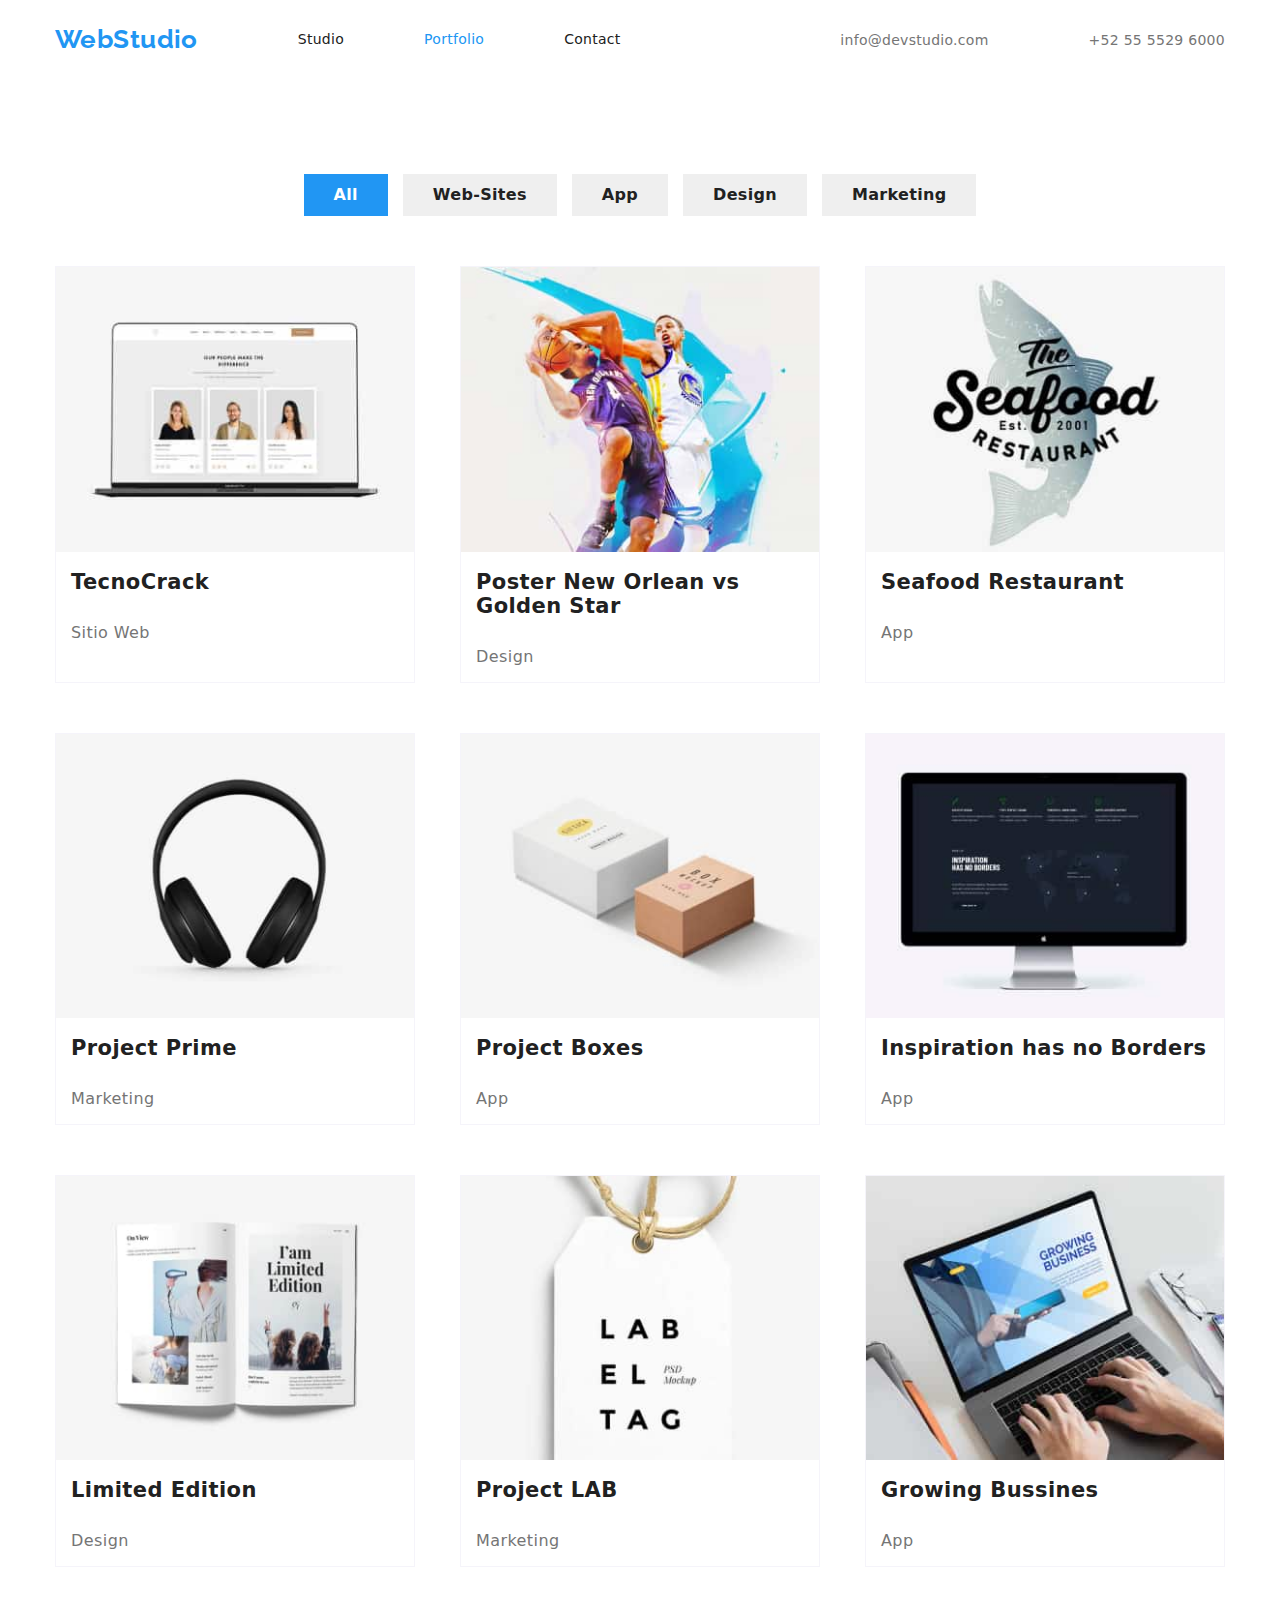
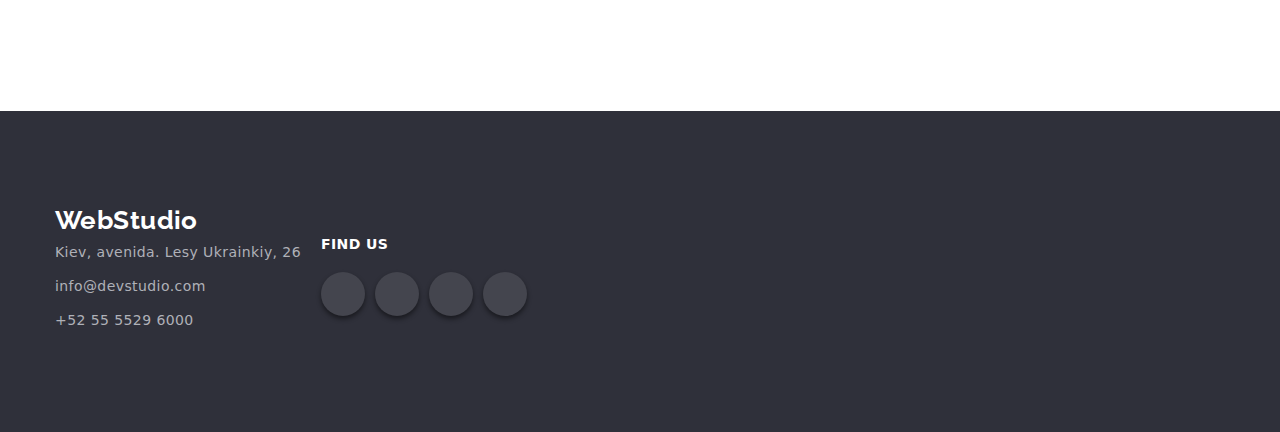
==== portafolio.html @ 828a94e5 "," ====
<!DOCTYPE html>
<html lang="en">

<head>
  <meta charset="UTF-8">
  <meta http-equiv="X-UA-Compatible" content="IE=edge">
  <meta name="viewport" content="width=device-width, initial-scale=1.0">
  <title>WebStudio</title>
    <link rel="stylesheet" href="css/style.css" />
    <link
      rel="stylesheet"
      href="css/normalize.css"
    />

</head>

<body>
  <!-- Header section -->
  <header class="page-header">
    <div class="container">
      <nav>
        <!-- Logo  -->
        <a class="logo" href="./index.html">WebStudio</a>
        <!-- menu  -->
        <ul class="nav-menu list">
          <li><a class="page " href="./index.html">studio</a></li>
          <li><a class="page current" href="./portfolio.html">portfolio</a></li>
          <li><a class="page" href="">contact</a></li>
        </ul>
      </nav>
      <!-- contacts  -->
      <ul class="contacts-menu list">
        <li>
          <a class="item" href="#">
            <svg class="icon email">
              <use href="./images/SVG/sprite-sheet.svg#email"></use>
            </svg>
            info@devstudio.com
          </a>
        </li>

        <li>
          <a class="item" href="#">
            <svg class="icon smartphone">
              <use href="./images/SVG/sprite-sheet.svg#smartphone"></use>
            </svg>
            +52 55 5529 6000
          </a>
        </li>
      </ul>
    </div>
  </header>

  <main>
    <section class="portfolio">
      <div class="container">
        <!-- Menu tabs  -->
        <ul class="menu  list">
          <li><button class="button current" type="button">All</button></li>
          <li><button class="button" type="button">Web-Sites</button></li>
          <li><button class="button" type="button">App</button></li>
          <li><button class="button" type="button">Design</button></li>
          <li><button class="button" type="button">Marketing</button></li>
        </ul>

        <!-- card list  -->
        <ul class="list cards">
          <li>
            <a href="#" class="link">
              <img src="images/imagentablet.jpg" alt="TecnoCrack website" width="370">
              <h2 class="portfolio-title">TecnoCrack</h2>
              <p class="portfolio-text">Sitio Web</p>
            </a>
          </li>

          <li>
            <a href="#" class="link">
              <img src="images/imagenposter.jpg" alt="Poster New Orlean vs Golden Star" width="100%">
              <h2 class="portfolio-title">Poster New Orlean vs Golden Star</h2>
              <p class="portfolio-text">Design</p>
            </a>
          </li>

          <li>
            <a href="#" class="link">
              <img src="images/imagenrestaurante.jpg" alt="Seafood Restaurant App" width="100%">
              <h2 class="portfolio-title">Seafood Restaurant </h2>
              <p class="portfolio-text">App</p>
            </a>
          </li>

          <li>
            <a href="#" class="link">
              <img src="images/imagendiadema.jpg" alt="Project Prime Marketing" width="100%">
              <h2 class="portfolio-title">Project Prime</h2>
              <p class="portfolio-text">Marketing</p>
            </a>
          </li>

          <li>
            <a href="#" class="link">
              <img src="images/imagencajas.jpg" alt="Project Boxes App" width="370">
              <h2 class="portfolio-title">Project Boxes</h2>
              <p class="portfolio-text">App</p>
            </a>
          </li>

          <li>
            <a href="#" class="link">
              <img src="images/imagenpantalla.jpg" alt="Inspiration has no Borders" width="370">
              <h2 class="portfolio-title">Inspiration has no Borders</h2>
              <p class="portfolio-text">App</p>
            </a>
          </li>

          <li>
            <a href="#" class="link">
              <img src="images/imagenlibro.jpg" alt="Limited Edition Design" width="370">
              <h2 class="portfolio-title">Limited Edition</h2>
              <p class="portfolio-text">Design</p>
            </a>
          </li>

          <li>
            <a href="#" class="link">
              <img src="images/imagenetiqueta.jpg" alt="Project LAB MArketing" width="370">
              <h2 class="portfolio-title">Project LAB</h2>
              <p class="portfolio-text">Marketing</p>
            </a>
          </li>

          <li>
            <a href="#" class="link">
              <img src="images/imagenpersona.escribiendo.jpg" alt="Growing Bussines App" width="370">
              <h2 class="portfolio-title">Growing Bussines</h2>
              <p class="portfolio-text">App</p>
            </a>
          </li>
        </ul>
      </div>
    </section>
  </main>

  <footer>
    <a class="logo" href="">WebStudio</a>
    <div class="container">
      <address>
        <ul>
          <li>
            <a class="contact" href="#" target="_blank" rel="noopener noreferrer">Kiev, avenida. Lesy Ukrainkiy, 26</a>
          </li>
          <li>
            <a class="contact" href="mailto:info@devstudio.com">info@devstudio.com</a>
          </li>
          <li>
            <a class="contact" href="tel:525555296000" >+52 55 5529 6000</a>
          </li>
        </ul>
      </address>
      <aside>
        <p>FIND US</p>
        <ul>
          <li>
            <a href="#">
              <svg class="icon" width="20" height="20">
                <use href="./images/SVG/sprite-sheet.svg#instagram"></use>
              </svg>
            </a>
          </li>
          <li>
            <a href="#">
              <svg class="icon" width="20" height="20">
                <use href="./images/SVG/sprite-sheet.svg#twitter"></use>
              </svg>
            </a>
          </li>
          <li>
            <a href="#">
              <svg class="icon" width="20" height="20">
                <use href="./images/SVG/sprite-sheet.svg#facebook"></use>
              </svg>
            </a>
          </li>
          <li>
            <a href="#">
              <svg class="icon" width="20" height="20">
                <use href="./images/SVG/sprite-sheet.svg#linkedin"></use>
              </svg>
            </a>
          </li>
        </ul>
      </aside>
    </div>

  </footer>
</body>

</html>
---- css/style.css ----
@import url("https://fonts.googleapis.com/css2?family=Raleway:wght@700&display=swap");
@import url("https://fonts.googleapis.com/css2?family=Roboto:wght@400;500;700;900&display=swap");

:root {
    --accent-color: #2196f3;
    --accent-color-hover: #188ce8;

    --background-black-1: #21303a;
    --background-black-2: #2f303a;
    --background-black-240Perc: hsla(235, 10%, 21%, 0.4);

    --primary-black-color: #212121;
    --primary-text-color: #757575;
    --primary-white-color: #ffffff;
    --primary-white-60Perc: hsla(0, 0%, 100%, 0.6);
    --primary-white-10Perc: hsla(0, 0%, 100%, 0.1);

    --gray-1: #f5f4fa;
    --gray-2: #afb1b8;
    --black-1: #000000;

    --container-padding: calc((100% - 1200px) / 2);
}

* {
    margin: 0;
    padding: 0;
    box-sizing: border-box;
}

body {
    background-color: var(--primary-white-color);
    color: var(--primary-text-color);
    font-family: "Roboto", sans-serif;
    font-size: 14px;
    letter-spacing: 0.03em;
    
}

a {
    text-decoration: none;
}

section {
    padding: 94px 0;
}

.button-primary {
    background-color: var(--accent-color);
    color: var(--primary-white-color);
    font-size: 16px;
    font-weight: 700;

    border: none;
    outline: none;
    text-transform: capitalize;
    padding: 10px 20px;
}

.button-primary:hover {
    background-color: var(--accent-color-hover);
}

.container {
    padding: 0 15px;
    max-width: 1200px;
    margin: 0 auto;
}

.logo {
    color: var(--accent-color);
    font-family: "Raleway", sans-serif;
    font-size: 26px;
    font-weight: 700;
    line-height: 1.2;
    text-decoration: none;
}

.logo-black {
    color: var(--logo-black);
}

.logo-white {
    color: var(--primary-white-color);
}

.section>h2 {
    color: var(--primary-black-color);
    font-size: 32px;
    font-weight: 700px;
    padding: 30px 0;
    text-align: center;
}

.no-top-pading {
    padding-top: 0;
}

/* ----------- Header section ----------- */
header {
    height: 80px;
    
    
}

header .container {
    display: flex;
    justify-content: space-between;
    align-items: center;

    height: 100%;
}

header .container nav {
    display: flex;
    align-items: center;
    gap: 100px;
}

header .container nav .logo {
    color: var(--accent-color);
    font-family: "Raleway", sans-serif;
    font-size: 26px;
    font-weight: 700;
    line-height: 1.2;
    text-decoration: none;
}

header .container nav .nav-menu {
    display: flex;
    list-style: none;
    gap: 80px;
}

header .container nav .nav-menu .page {
    color: var(--primary-black-color);
    font-weight: 500;
    font-size: 14px;
    line-height: 1.4;

    letter-spacing: 0.02em;
    text-decoration: none;
    text-transform: capitalize;
}

header .container .contacts-menu {
    display: flex;
    list-style: none;
    gap: 80px;
}

header .container .contacts-menu li .item {
    display: flex;
    align-items: center;
    gap: 10px;

    color: var(--primary-text-color);
    font-weight: 500;
    font-size: 14px;

    line-height: 20px;
    letter-spacing: 0.02em;
    text-decoration: none;
    height: 20px;
}

header .container .contacts-menu li .item .icon.email {
    fill: var(--primary-text-color);
    width: 20px;
    height: 12px;
}

header .container .contacts-menu li .item .icon.smartphone {
    fill: var(--primary-text-color);
    width: 10px;
    height: 17px;
}

header .container nav .nav-menu .page:hover,
header .container nav .nav-menu .page:focus,
header .container nav .nav-menu .page.current,
header .container .contacts-menu li .item:hover,
header .container .contacts-menu li .item:focus,
header .container .contacts-menu li .item:hover .icon {
    color: var(--accent-color);
    fill: #03a9f4;
}

/* ----------- Hero section ----------- */
.hero {
    background: url("../images/Imagenfondo.jpg");
    background-blend-mode: overlay;
    padding: 200px var(--container-padding);
    position: relative;
    text-align: center;
}

.hero .hero-title {
    width: 500px;
    margin: 20px auto;
    color: var(--primary-white-color);
    font-size: 44px;
    text-transform: capitalize;
    position: relative;
    z-index: 5;
}

.hero button {
    position: relative;
    z-index: 5;
}

.hero .overlay {
    position: absolute;
    top: 0;
    left: 0;

    background-color: var(--background-black-240Perc);
    height: 100%;
    width: 100%;
}

/* ----------- Benefits section ----------- */
.benefits .container .benefits-list {
    flex-wrap: wrap;
    align-items: flex-start;
    justify-content: space-between;
    display: flex;
}

.benefits .container .benefits-list li div {
    display: flex;
    align-items: center;
    justify-content: center;

    background-color: var(--gray-1);
    border-radius: 15px;
    height: 120px;
    margin-bottom: 15px;
    width: 270px;
}

.benefits .container .benefits-list li div .icon-benefit {
    width: 70px;
    height: 70px;
}

.benefits .container .benefits-list li {
    list-style: none;
    width: 270px;
}

.benefits .container .benefits-list li .title {
    height: 50px;
    text-transform: uppercase;
    color: var(--primary-black-color);
}

/* ----------- What we do----------- */
.what-we-do .container h2 {
    color: var(--primary-black-color);
    font-size: 32px;
    font-weight: 700px;
    padding: 30px 0;
    text-align: center;
}

.what-we-do .container ul {
    display: flex;
    align-items: center;
    justify-content: space-between;
    flex-wrap: wrap;
}

.what-we-do .container ul li {
    list-style: none;
    width: 360px;
}

/*----------- OurTeam section -----------*/
.team-section {
    background-color: var(--gray-1);
}

.team-section .container h2 {
    color: var(--primary-black-color);
    font-size: 32px;
    font-weight: 700px;
    padding: 30px 0;
    text-align: center;
}

.team-section .container .team-cards {
    display: flex;
    justify-content: space-between;
    flex-wrap: wrap;
    align-items: flex-end;
}

.team-section .container .team-cards li {
    background-color: var(--primary-white-color);
    text-align: center;
    list-style: none;
}

.team-section .container .team-cards li h3 {
    margin: 20px 0 10px 0;
}

.team-section .container .team-cards li p {
    margin-bottom: 30px;
}

.team-section .container .team-cards li ul {
    display: flex;
    align-items: center;
    justify-content: center;
    gap: 15px;

    padding: 10px 20px;
    margin-bottom: 20px;
}

.team-section .container .team-cards li ul li {
    display: block;
    width: 35px;
    height: 35px;
    border-radius: 25px;
}

.team-section .container .team-cards li ul li a {
    display: flex;
    align-items: center;
    justify-content: center;

    border-radius: 25px;
    height: 35px;
    width: 35px;
}

.team-section .container .team-cards li ul li a .icon {
    width: 20px;
    height: 20px;
    fill: var(--primary-text-color);
}

.team-section .container .team-cards li ul li:hover a {
    background-color: var(--accent-color);
}

.team-section .container .team-cards li ul li:hover a .icon {
    fill: var(--primary-white-color);
}

/*----------- Portfolio section -----------*/
.portfolio .menu {
    display: flex;
    align-items: center;
    justify-content: center;
    gap: 15px;
    margin-bottom: 50px;
    list-style: none;
}

.portfolio .menu li button {
    border: none;
    outline: none;
    color: var(--primary-black-color);

    font-weight: 700;
    font-size: 16px;
    line-height: 1.4;
    letter-spacing: 0.02em;
    padding: 10px 30px;

    text-decoration: none;
    text-transform: capitalize;
}

.portfolio .menu li button:hover {
    box-shadow: rgba(82, 82, 82, 0.3) 0 3px 5px;
}

.portfolio .cards {
    list-style: none;
    justify-content: space-between;
    flex-wrap: wrap;

    display: flex;
}

.portfolio .cards li {
    margin-bottom: 50px;
    width: 360px;
    border: solid 1px var(--gray-1);
}

.portfolio .cards li:hover {
    box-shadow: rgba(82, 82, 82, 0.3) 0 3px 5px;
}

.portfolio .cards li a h2 {
    color: var(--primary-black-color);
    padding: 15px;
}

.portfolio .cards li a p {
    color: var(--primary-text-color);
    font-size: 16px;
    padding: 15px;
}

.portfolio .cards li a img {
    width: 100%;
}

.portfolio .menu li button:hover,
.portfolio .menu li button.current {
    color: var(--primary-white-color);
    background-color: var(--accent-color);
}

/*----------- Regular Costumers -----------*/
.customers .container h2 {
    color: var(--primary-black-color);
    font-size: 32px;
    font-weight: 700px;
    padding: 30px 0;
    text-align: center;
}

.customers .container ul {
    display: flex;
    align-items: center;
    justify-content: space-between;
    list-style: none;
}

.customers .container ul li {
    display: flex;
    align-items: center;
    justify-content: center;
    flex-wrap: wrap;
    border: solid 1px var(--gray-2);
    border-radius: 5px;
    cursor: pointer;
    height: 92px;
    width: 170px;
}

.customers .container ul li:hover {
    border: solid 1px var(--accent-color);
}

.customers .container ul li .icon-customer {
    fill: var(--gray-2);
}

.customers .container ul li:hover .icon-customer {
    fill: var(--accent-color);
}

/*----------- footer section ----------- */
footer {
    padding: 94px var(--container-padding);
    background-color: var(--background-black-2);
}

footer .logo {
    padding-left: 15px;
    color: var(--primary-white-color);
}

footer .container {
    display: flex;
    align-items: flex-start;
    justify-content: flex-start;
    gap: 20px;
}

footer .container address ul {
    list-style: none;
}

footer .container address .contact {
    display: block;
    color: var(--gray-2);
    font-style: normal;
    font-weight: 400;
    font-size: 14px;
    line-height: 1.71;
    text-decoration: none;
    padding: 5px 0;
}

footer .container address .contact:hover {
    color: var(--primary-white-color);
}

footer .container aside p {
    color: var(--primary-white-color);
    font-weight: 700;
    margin-bottom: 20px;
}

footer .container aside ul {
    display: flex;
    align-items: center;
    list-style: none;
    gap: 10px;
}

footer .container aside ul li {
    display: flex;
    align-items: center;
    justify-content: center;

    background-color: var(--primary-white-10Perc);
    border-radius: 25px;
    box-shadow: hsla(0, 0%, 0%, 0.479) 0 3px 5px;
    cursor: pointer;
    height: 44px;
    width: 44px;
}

footer .container aside ul li .icon {
    fill: var(--primary-white-color);
}
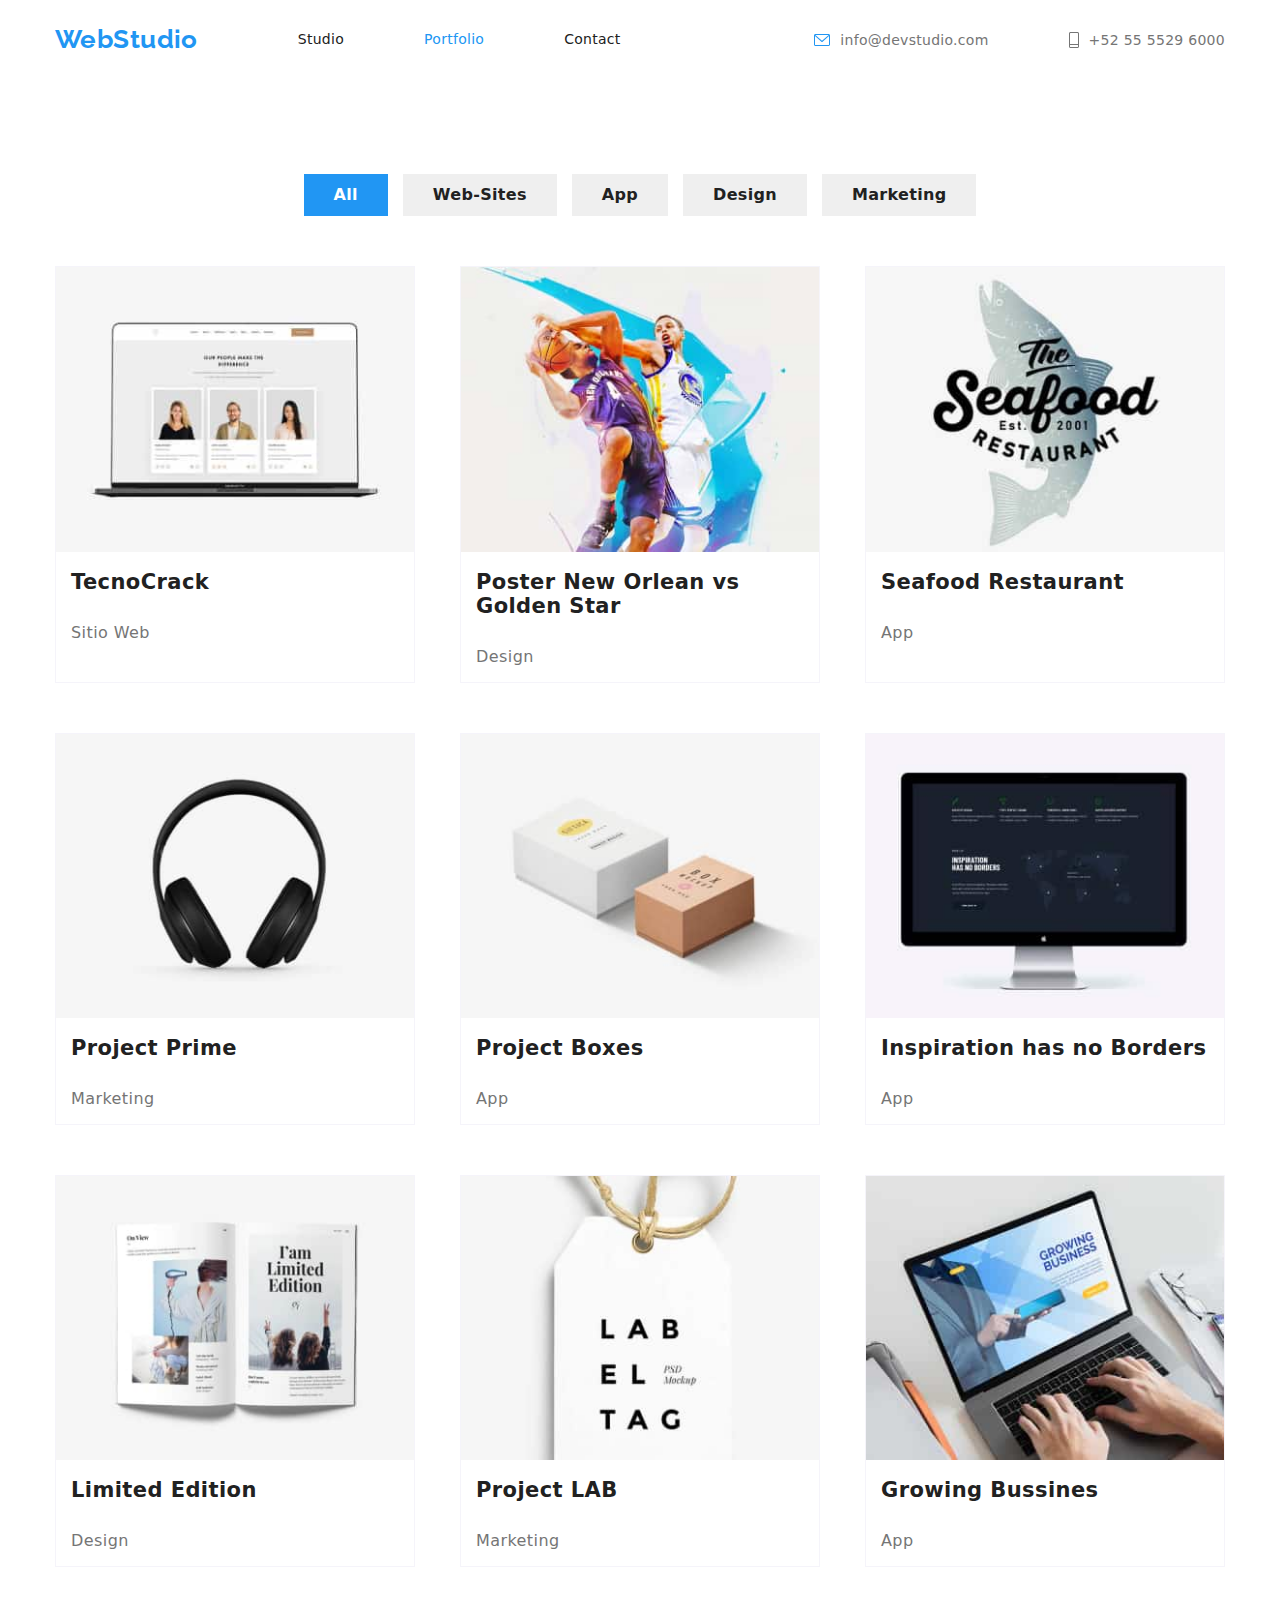
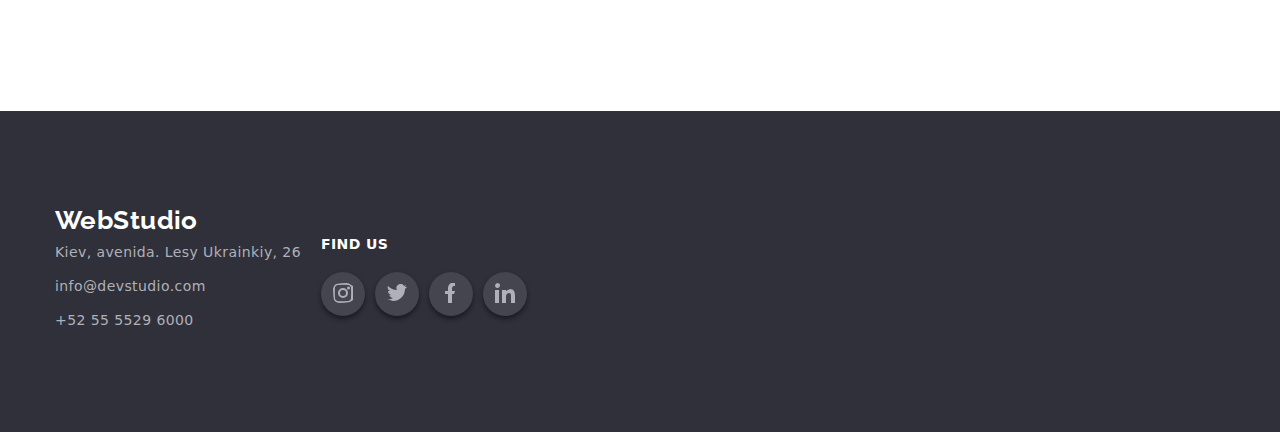
==== commit 24354f41: "2" ====
--- a/portafolio.html
+++ b/portafolio.html
@@ -32,18 +32,18 @@
       <ul class="contacts-menu list">
         <li>
           <a class="item" href="#">
-            <svg class="icon email">
-              <use href="./images/SVG/sprite-sheet.svg#email"></use>
-            </svg>
+            <svg xmlns="http://www.w3.org/2000/svg" width="16" height="12" fill="none">
+  <path fill="#2196F3" d="M14.5 0h-13C.673 0 0 .673 0 1.5v9c0 .827.673 1.5 1.5 1.5h13c.827 0 1.5-.673 1.5-1.5v-9c0-.827-.673-1.5-1.5-1.5Zm0 1c.068 0 .133.014.192.039L8 6.839l-6.692-5.8A.498.498 0 0 1 1.5 1h13Zm0 10h-13a.5.5 0 0 1-.5-.5V2.095l6.672 5.783a.5.5 0 0 0 .656 0L15 2.095V10.5a.5.5 0 0 1-.5.5Z"/>
+</svg>
             info@devstudio.com
           </a>
         </li>
 
         <li>
           <a class="item" href="#">
-            <svg class="icon smartphone">
-              <use href="./images/SVG/sprite-sheet.svg#smartphone"></use>
-            </svg>
+            <svg xmlns="http://www.w3.org/2000/svg" width="10" height="16" fill="none">
+  <path fill="#757575" d="M8.5 0h-7C.67 0 0 .67 0 1.5v13c0 .83.67 1.5 1.5 1.5h7c.83 0 1.5-.67 1.5-1.5v-13C10 .67 9.33 0 8.5 0Zm-7 1h7c.28 0 .5.22.5.5V12H1V1.5c0-.28.22-.5.5-.5Zm7 14h-7a.5.5 0 0 1-.5-.5V13h8v1.5a.5.5 0 0 1-.5.5Z"/>
+</svg>
             +52 55 5529 6000
           </a>
         </li>
@@ -162,30 +162,45 @@
         <ul>
           <li>
             <a href="#">
-              <svg class="icon" width="20" height="20">
-                <use href="./images/SVG/sprite-sheet.svg#instagram"></use>
-              </svg>
-            </a>
-          </li>
-          <li>
-            <a href="#">
-              <svg class="icon" width="20" height="20">
-                <use href="./images/SVG/sprite-sheet.svg#twitter"></use>
-              </svg>
-            </a>
-          </li>
-          <li>
-            <a href="#">
-              <svg class="icon" width="20" height="20">
-                <use href="./images/SVG/sprite-sheet.svg#facebook"></use>
-              </svg>
-            </a>
-          </li>
-          <li>
-            <a href="#">
-              <svg class="icon" width="20" height="20">
-                <use href="./images/SVG/sprite-sheet.svg#linkedin"></use>
-              </svg>
+<svg xmlns="http://www.w3.org/2000/svg" width="20" height="20" fill="none">
+  <g fill="#AFB1B8" clip-path="url(#a)">
+    <path d="M20 6V3l-2-1-1-1-3-1A68 68 0 0 0 3 1L2 2 1 3 0 6a68 68 0 0 0 1 11l1 1 1 1 3 1a73 73 0 0 0 11-1l3-2v-3a73 73 0 0 0 0-8Zm-2 8v2l-2 2h-2a70 70 0 0 1-10 0l-1-1-1-1v-2A70 70 0 0 1 2 4l1-1 1-1h2a71 71 0 0 1 10 0l1 1 1 1v2a70 70 0 0 1 0 8Z"/>
+    <path d="M10 5a5 5 0 1 0 0 10 5 5 0 0 0 0-10Zm0 8a3 3 0 1 1 0-6 3 3 0 0 1 0 6ZM17 5a1 1 0 1 1-3 0 1 1 0 0 1 3 0Z"/>
+  </g>
+  <defs>
+    <clipPath id="a">
+      <path fill="#fff" d="M0 0h20v20H0z"/>
+    </clipPath>
+  </defs>
+</svg>
+            </a>
+          </li>
+          <li>
+            <a href="#">
+              <svg xmlns="http://www.w3.org/2000/svg" width="20" height="18" fill="none">
+  <path fill="#AFB1B8" d="M20 3h-2l1-2-2 1a4 4 0 0 0-7 4C6 6 3 4 1 2a4 4 0 0 0 2 5H1c0 2 1 3 3 4a4 4 0 0 1-2 0c1 1 2 3 4 3a8 8 0 0 1-6 1l6 2A12 12 0 0 0 18 5l2-2Z"/>
+</svg>
+            </a>
+          </li>
+          <li>
+            <a href="#">
+               <svg xmlns="http://www.w3.org/2000/svg" width="11" height="20" fill="none">
+  <path fill="#AFB1B8" d="M8 3h2V0H7C5 0 3 2 3 5v3H0v3h3v9h4v-9h2l1-3H7V5l1-2Z"/>
+</svg>
+            </a>
+          </li>
+          <li>
+            <a href="#">
+              <svg xmlns="http://www.w3.org/2000/svg" width="20" height="20" fill="none">
+  <g fill="#AFB1B8" clip-path="url(#a)">
+    <path d="M20 20v-7c0-4-1-7-5-7l-4 2V7H7v13h4v-7c0-1 1-3 3-3s2 2 2 3v7h4ZM0 7h4v13H0V7ZM2 0 0 2c0 2 1 3 2 3 2 0 3-1 3-3 0-1-1-2-3-2Z"/>
+  </g>
+  <defs>
+    <clipPath id="a">
+      <path fill="#fff" d="M0 0h20v20H0z"/>
+    </clipPath>
+  </defs>
+</svg>
             </a>
           </li>
         </ul>
